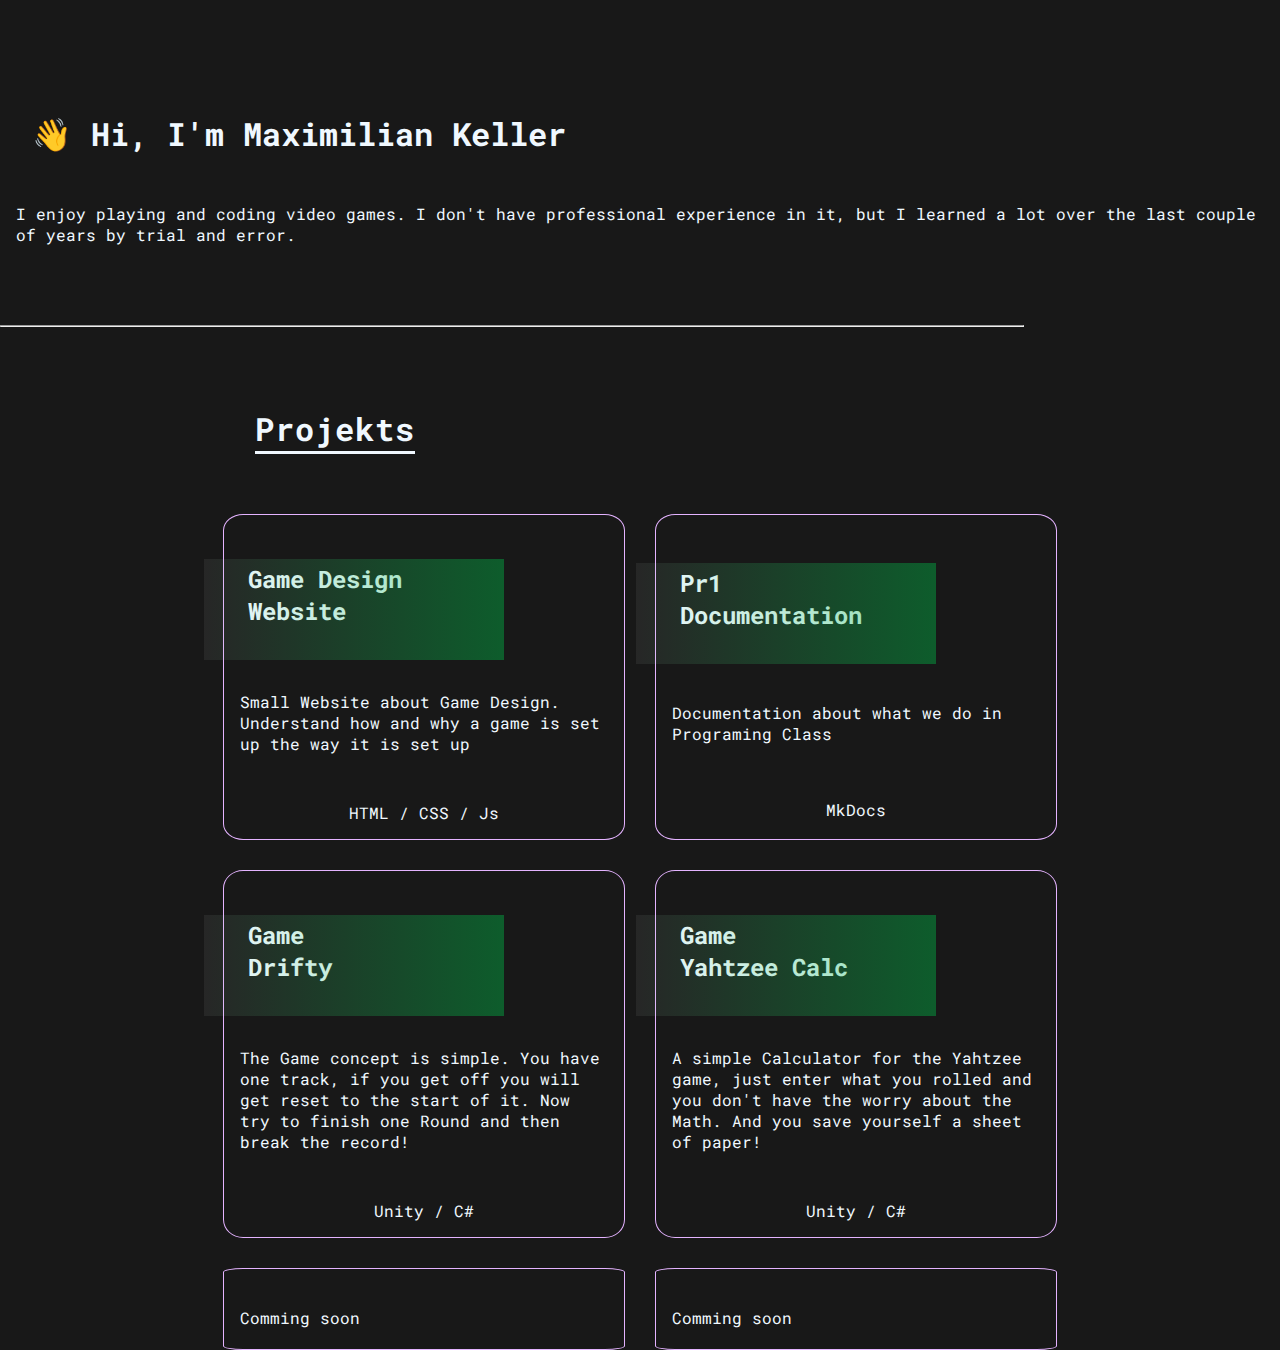
==== index.html @ 6f693784 "responsive design" ====
<!DOCTYPE html>
<html lang="en">

<head>
    <meta charset="UTF-8">
    <meta http-equiv="X-UA-Compatible" content="IE=edge">
    <meta name="viewport" content="width=device-width, initial-scale=1.0">
    <title>GreenM4x</title>

    <link rel="stylesheet" href="./css/styles.css">
</head>

<body>
    <header>
        <div class="wellcome">
            <h1> 👋 Hi, I'm Maximilian Keller</h1>
            <p> I enjoy playing and coding video games. I don't have professional experience in it, but I learned a lot
                over
                the last couple of years by trial and error.</p>
            <hr>
        </div>
    </header>
    <section>
        <div class="content">
            <h2>Projekts</h2>
            <div class="grid">
                <div class="box gd__web">
                    <a href="gamedesign/index.html">
                        <h3>Game Design <br> Website</h3>
                        <p class="descr">Small Website about Game Design. Understand how and why a game
                            is set up the way it is set up</p>

                        <p class="code_lg">HTML / CSS / Js</p>
                    </a>
                </div>
                <div class="box fill">
                    <a href="https://pr1-doku.bd-web.net/">
                        <h3>Pr1 <br> Documentation</h3>
                        <p class="descr">Documentation about what we do in Programing Class</p>
                        <p class="code_lg">MkDocs</p>
                    </a>
                </div>
                <div class="box fill">
                    <a href="https://greenm4x.itch.io/drifty">
                        <h3>Game <br> Drifty</h3>
                        <p class="descr">The Game concept is simple. You have one track, if you get off you will get
                            reset to the start of it. Now try to finish one Round and then break the record!</p>
                        <p class="code_lg">Unity / C#</p>
                    </a>
                </div>
                <div class="box fill">
                    <a href="">
                        <h3>Game <br> Yahtzee Calc</h3>
                        <p class="descr">A simple Calculator for the Yahtzee game, just enter what you rolled and you
                            don't have the worry about the Math. And you save yourself a sheet of paper!
                        </p>
                        <p class="code_lg">Unity / C#</p>
                    </a>
                </div>
                <div class="box fill">
                    <a href="">
                        <p>Comming soon</p>
                    </a>
                </div>
                <div class="box fill">
                    <a href="">
                        <p>Comming soon</p>
                    </a>
                </div>


            </div>
        </div>
    </section>
</body>

</html>
---- css/styles.css ----
@import url("https://fonts.googleapis.com/css2?family=Roboto+Mono:wght@200&family=Space+Mono&display=swap");

:root {
  --color-dark: #181818;
  --color-bg: #181818;
}
body,
html {
  overflow-x: hidden;
}

body {
  background-color: var(--color-bg);
  margin: 0;
  padding: 0;
  font-family: "Roboto Mono", monospace;
}

header {
  display: flex;
  justify-content: center;
}

.wellcome {
  max-width: 1300px;
  padding: 5em 0;
}
.wellcome h1,
.wellcome p {
  color: aliceblue;
  padding: 1em;
  margin: 0;
}
.wellcome hr {
  margin: 5% 20% 0 5%;
}

@media screen and (min-width: 1100px) {
  .wellcome hr {
    margin: 5% 20% 0 0;
  }
}

h2 {
  color: aliceblue;
  margin: 0;
  letter-spacing: 1px;
  font-size: 2em;
  padding-bottom: 2em;
  padding-left: 1em;
  text-decoration: underline;
  text-underline-offset: 0.3em;
}

h3 {
  font-size: 1.5em;
  padding: 1em;

  display: inline-block;
  position: relative;
}
h3::before {
  content: "";
  position: absolute;
  width: 75%;
  height: 90%;
  background: linear-gradient(
      to left,
      rgba(0, 183, 70, 0.431),
      rgba(255, 255, 255, 0.063)
    ),
    url(https://grainy-gradients.vercel.app/noise.svg);
  left: -20px;
  bottom: -9px;
  z-index: 1;
}
section {
  display: flex;
  justify-content: center;
}
.content {
  max-width: 1300px;
}
.grid {
  display: grid;
  justify-content: center;
  justify-items: center;
  grid-template-columns: repeat(1, 1fr);
  grid-column-gap: 30px;
  grid-row-gap: 30px;
}

.box {
  display: flex;
  align-items: center;
  justify-content: center;

  min-height: 5em;
  width: min(75%, 25em);
  background-color: var(--color-dark);

  border: 1px solid rgb(228, 179, 255);
  border-radius: 5%;
}

.box a {
  display: flex;
  flex-direction: column;
  justify-content: space-around;

  color: aliceblue;
  text-decoration: none;
  width: 100%;
  height: 100%;
}

.box a p {
  padding: 1em 1em 0 1em;
}
.code_lg {
  text-align: center;
}

.descr {
  margin-top: 0;
}

@media screen and (min-width: 800px) {
  .grid {
    grid-template-columns: repeat(2, 1fr);
  }

  .box {
    width: 25em;
  }
}

@media screen and (min-width: 1350px) {
  .grid {
    grid-template-columns: repeat(3, 1fr);
  }
  .box {
    width: 25em;
  }
}
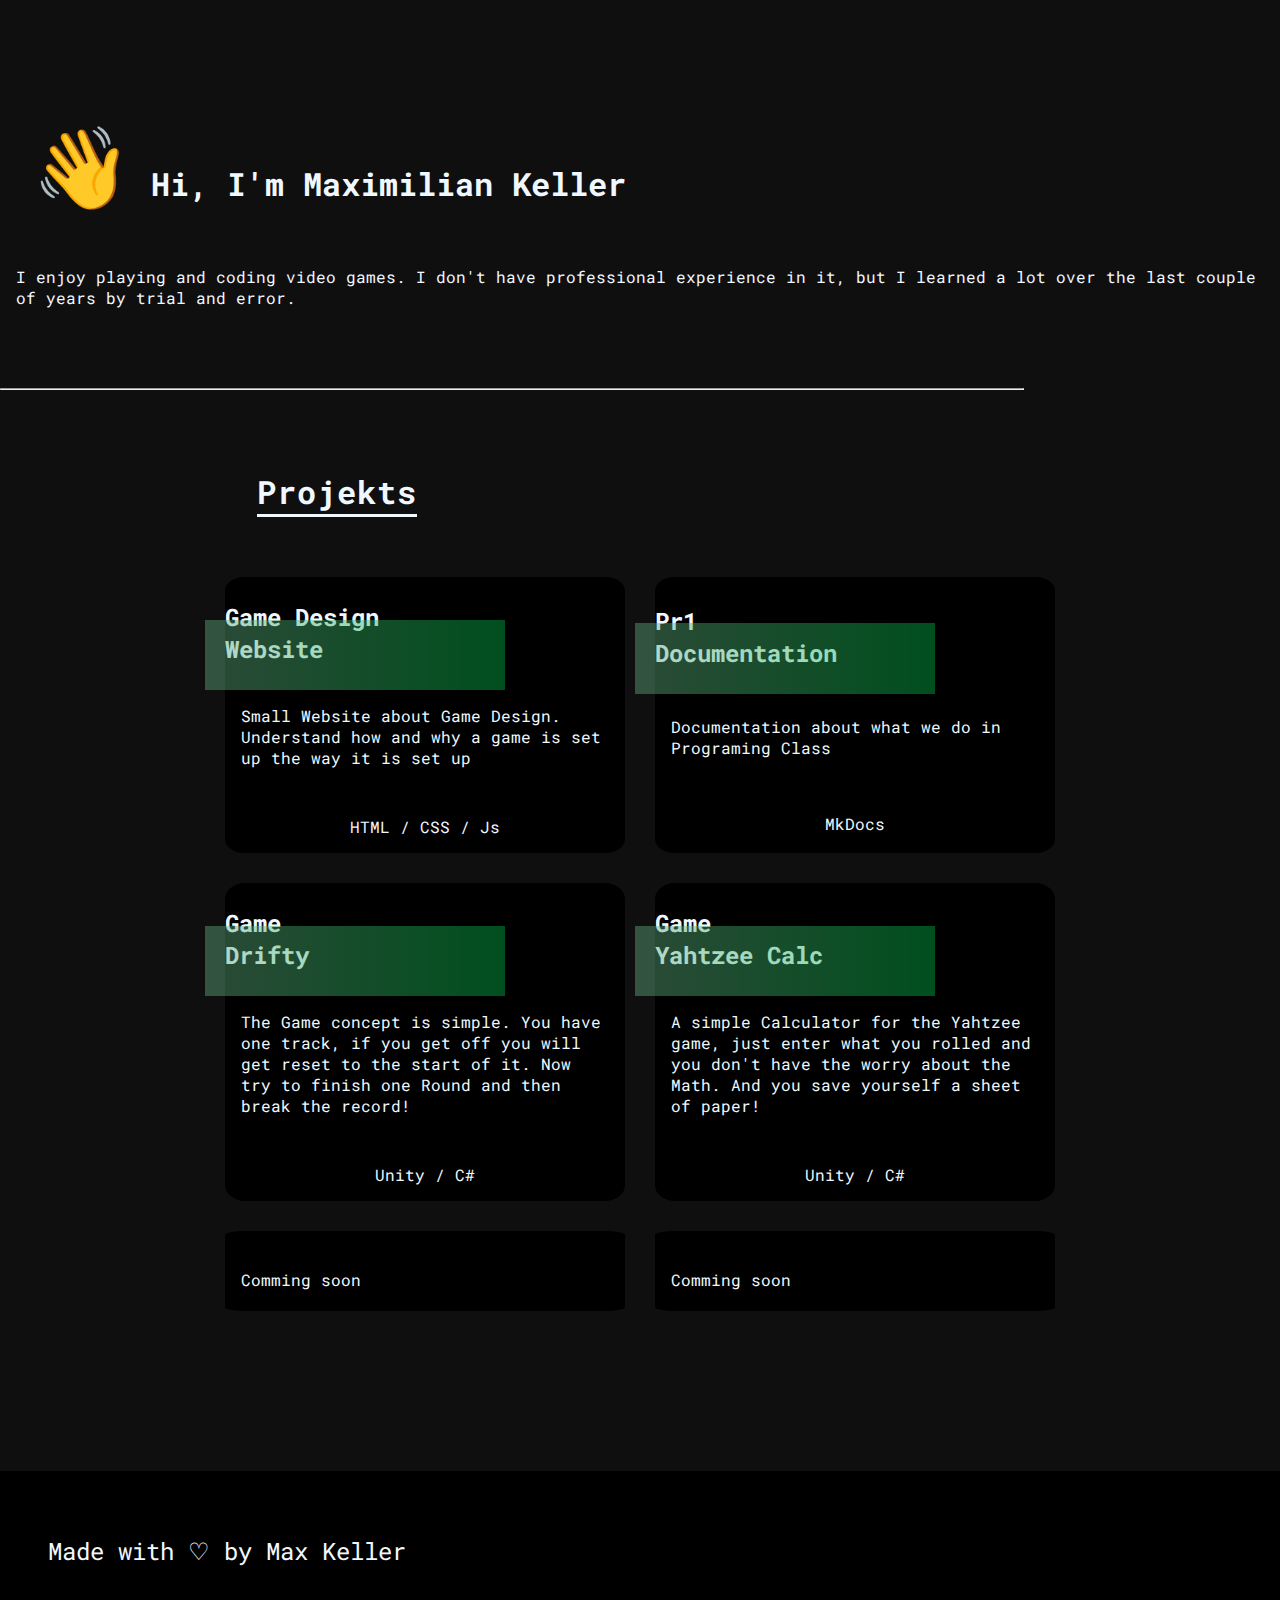
==== commit d5115188: "wavy hand" ====
--- a/index.html
+++ b/index.html
@@ -13,7 +13,7 @@
 <body>
     <header>
         <div class="wellcome">
-            <h1> 👋 Hi, I'm Maximilian Keller</h1>
+            <h1> <span class="wave">👋</span> Hi, I'm Maximilian Keller</h1>
             <p> I enjoy playing and coding video games. I don't have professional experience in it, but I learned a lot
                 over
                 the last couple of years by trial and error.</p>
@@ -72,6 +72,9 @@
             </div>
         </div>
     </section>
+    <footer>
+        <p>Made with ♡ by Max Keller</p>
+    </footer>
 </body>
 
 </html>--- a/css/styles.css
+++ b/css/styles.css
@@ -1,8 +1,8 @@
 @import url("https://fonts.googleapis.com/css2?family=Roboto+Mono:wght@200&family=Space+Mono&display=swap");
 
 :root {
-  --color-dark: #181818;
-  --color-bg: #181818;
+  --color-dark: #000000;
+  --color-bg: #0f0f0f;
 }
 body,
 html {
@@ -41,6 +41,43 @@
   }
 }
 
+.wave {
+  animation-name: wave-animation; /* Refers to the name of your @keyframes element below */
+  animation-duration: 2.5s; /* Change to speed up or slow down */
+  animation-iteration-count: infinite; /* Never stop waving :) */
+  transform-origin: 70% 70%; /* Pivot around the bottom-left palm */
+  display: inline-block;
+
+  font-size: 2.5em;
+}
+
+@keyframes wave-animation {
+  0% {
+    transform: rotate(0deg);
+  }
+  10% {
+    transform: rotate(14deg);
+  } /* The following five values can be played with to make the waving more or less extreme */
+  20% {
+    transform: rotate(-8deg);
+  }
+  30% {
+    transform: rotate(14deg);
+  }
+  40% {
+    transform: rotate(-4deg);
+  }
+  50% {
+    transform: rotate(10deg);
+  }
+  60% {
+    transform: rotate(0deg);
+  } /* Reset for the last half to pause */
+  100% {
+    transform: rotate(0deg);
+  }
+}
+
 h2 {
   color: aliceblue;
   margin: 0;
@@ -54,24 +91,23 @@
 
 h3 {
   font-size: 1.5em;
-  padding: 1em;
-
   display: inline-block;
   position: relative;
+  z-index: 99999;
 }
 h3::before {
   content: "";
   position: absolute;
   width: 75%;
-  height: 90%;
+  height: 110%;
   background: linear-gradient(
       to left,
       rgba(0, 183, 70, 0.431),
-      rgba(255, 255, 255, 0.063)
+      rgba(101, 172, 128, 0.431)
     ),
     url(https://grainy-gradients.vercel.app/noise.svg);
   left: -20px;
-  bottom: -9px;
+  bottom: -25px;
   z-index: 1;
 }
 section {
@@ -80,6 +116,7 @@
 }
 .content {
   max-width: 1300px;
+  padding-bottom: 10em;
 }
 .grid {
   display: grid;
@@ -98,8 +135,6 @@
   min-height: 5em;
   width: min(75%, 25em);
   background-color: var(--color-dark);
-
-  border: 1px solid rgb(228, 179, 255);
   border-radius: 5%;
 }
 
@@ -125,6 +160,19 @@
   margin-top: 0;
 }
 
+footer {
+  background-color: var(--color-dark);
+  height: 10em;
+
+  display: flex;
+  align-items: center;
+}
+footer p {
+  color: aliceblue;
+  padding-left: 2em;
+  font-size: x-large;
+}
+
 @media screen and (min-width: 800px) {
   .grid {
     grid-template-columns: repeat(2, 1fr);
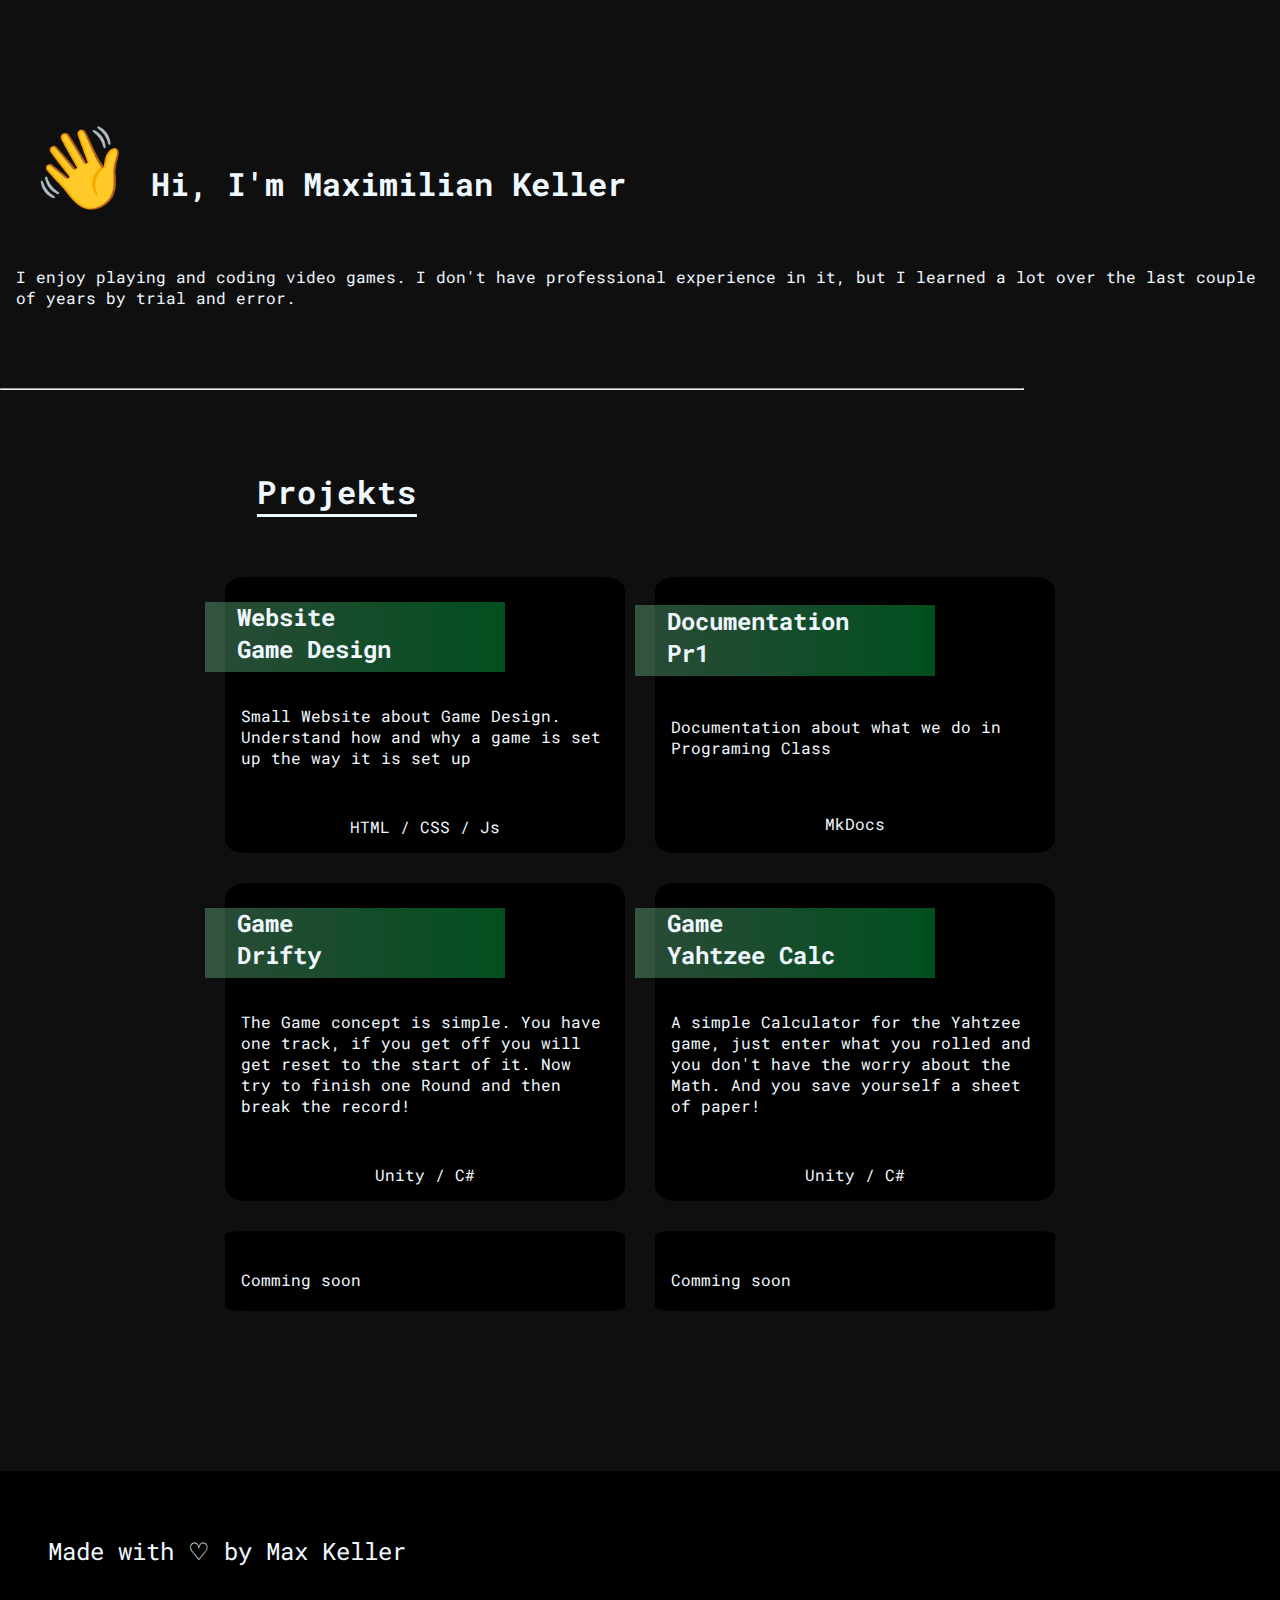
==== commit d8269dfd: "Orga" ====
--- a/index.html
+++ b/index.html
@@ -8,6 +8,8 @@
     <title>GreenM4x</title>
 
     <link rel="stylesheet" href="./css/styles.css">
+
+    <script type="module" src="script.js" defer></script>
 </head>
 
 <body>
@@ -26,7 +28,7 @@
             <div class="grid">
                 <div class="box gd__web">
                     <a href="gamedesign/index.html">
-                        <h3>Game Design <br> Website</h3>
+                        <h3>Website <br>Game Design</h3>
                         <p class="descr">Small Website about Game Design. Understand how and why a game
                             is set up the way it is set up</p>
 
@@ -35,7 +37,7 @@
                 </div>
                 <div class="box fill">
                     <a href="https://pr1-doku.bd-web.net/">
-                        <h3>Pr1 <br> Documentation</h3>
+                        <h3>Documentation <br> Pr1</h3>
                         <p class="descr">Documentation about what we do in Programing Class</p>
                         <p class="code_lg">MkDocs</p>
                     </a>
--- a/css/styles.css
+++ b/css/styles.css
@@ -1,4 +1,8 @@
 @import url("https://fonts.googleapis.com/css2?family=Roboto+Mono:wght@200&family=Space+Mono&display=swap");
+
+@import "header.css";
+@import "content.css";
+@import "footer.css";
 
 :root {
   --color-dark: #000000;
@@ -15,179 +19,3 @@
   padding: 0;
   font-family: "Roboto Mono", monospace;
 }
-
-header {
-  display: flex;
-  justify-content: center;
-}
-
-.wellcome {
-  max-width: 1300px;
-  padding: 5em 0;
-}
-.wellcome h1,
-.wellcome p {
-  color: aliceblue;
-  padding: 1em;
-  margin: 0;
-}
-.wellcome hr {
-  margin: 5% 20% 0 5%;
-}
-
-@media screen and (min-width: 1100px) {
-  .wellcome hr {
-    margin: 5% 20% 0 0;
-  }
-}
-
-.wave {
-  animation-name: wave-animation; /* Refers to the name of your @keyframes element below */
-  animation-duration: 2.5s; /* Change to speed up or slow down */
-  animation-iteration-count: infinite; /* Never stop waving :) */
-  transform-origin: 70% 70%; /* Pivot around the bottom-left palm */
-  display: inline-block;
-
-  font-size: 2.5em;
-}
-
-@keyframes wave-animation {
-  0% {
-    transform: rotate(0deg);
-  }
-  10% {
-    transform: rotate(14deg);
-  } /* The following five values can be played with to make the waving more or less extreme */
-  20% {
-    transform: rotate(-8deg);
-  }
-  30% {
-    transform: rotate(14deg);
-  }
-  40% {
-    transform: rotate(-4deg);
-  }
-  50% {
-    transform: rotate(10deg);
-  }
-  60% {
-    transform: rotate(0deg);
-  } /* Reset for the last half to pause */
-  100% {
-    transform: rotate(0deg);
-  }
-}
-
-h2 {
-  color: aliceblue;
-  margin: 0;
-  letter-spacing: 1px;
-  font-size: 2em;
-  padding-bottom: 2em;
-  padding-left: 1em;
-  text-decoration: underline;
-  text-underline-offset: 0.3em;
-}
-
-h3 {
-  font-size: 1.5em;
-  display: inline-block;
-  position: relative;
-  z-index: 99999;
-}
-h3::before {
-  content: "";
-  position: absolute;
-  width: 75%;
-  height: 110%;
-  background: linear-gradient(
-      to left,
-      rgba(0, 183, 70, 0.431),
-      rgba(101, 172, 128, 0.431)
-    ),
-    url(https://grainy-gradients.vercel.app/noise.svg);
-  left: -20px;
-  bottom: -25px;
-  z-index: 1;
-}
-section {
-  display: flex;
-  justify-content: center;
-}
-.content {
-  max-width: 1300px;
-  padding-bottom: 10em;
-}
-.grid {
-  display: grid;
-  justify-content: center;
-  justify-items: center;
-  grid-template-columns: repeat(1, 1fr);
-  grid-column-gap: 30px;
-  grid-row-gap: 30px;
-}
-
-.box {
-  display: flex;
-  align-items: center;
-  justify-content: center;
-
-  min-height: 5em;
-  width: min(75%, 25em);
-  background-color: var(--color-dark);
-  border-radius: 5%;
-}
-
-.box a {
-  display: flex;
-  flex-direction: column;
-  justify-content: space-around;
-
-  color: aliceblue;
-  text-decoration: none;
-  width: 100%;
-  height: 100%;
-}
-
-.box a p {
-  padding: 1em 1em 0 1em;
-}
-.code_lg {
-  text-align: center;
-}
-
-.descr {
-  margin-top: 0;
-}
-
-footer {
-  background-color: var(--color-dark);
-  height: 10em;
-
-  display: flex;
-  align-items: center;
-}
-footer p {
-  color: aliceblue;
-  padding-left: 2em;
-  font-size: x-large;
-}
-
-@media screen and (min-width: 800px) {
-  .grid {
-    grid-template-columns: repeat(2, 1fr);
-  }
-
-  .box {
-    width: 25em;
-  }
-}
-
-@media screen and (min-width: 1350px) {
-  .grid {
-    grid-template-columns: repeat(3, 1fr);
-  }
-  .box {
-    width: 25em;
-  }
-}
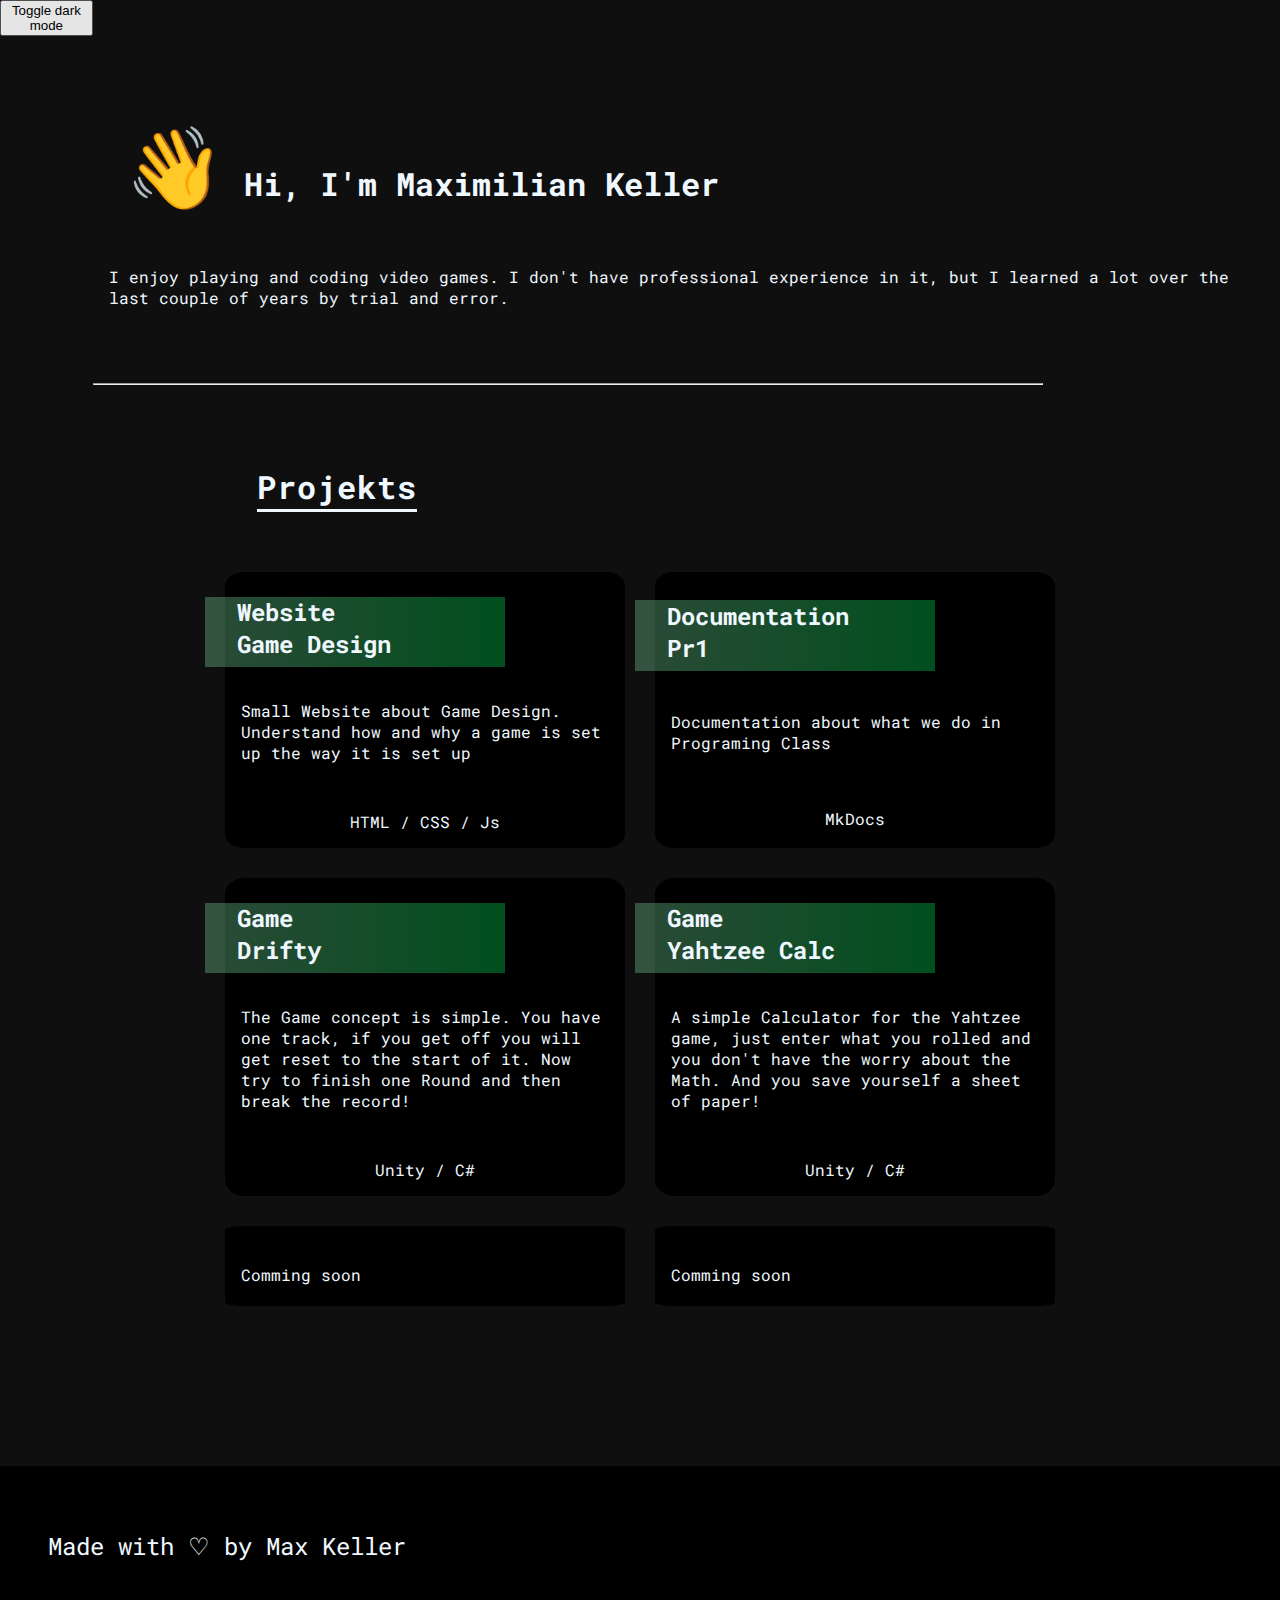
==== commit eb2f76a4: "Basic theme  toggle" ====
--- a/index.html
+++ b/index.html
@@ -1,5 +1,5 @@
 <!DOCTYPE html>
-<html lang="en">
+<html lang="en" , class="dark">
 
 <head>
     <meta charset="UTF-8">
@@ -14,6 +14,9 @@
 
 <body>
     <header>
+        <div class="toggle-container">
+            <button class="themed">Toggle dark mode</button>
+        </div>
         <div class="wellcome">
             <h1> <span class="wave">👋</span> Hi, I'm Maximilian Keller</h1>
             <p> I enjoy playing and coding video games. I don't have professional experience in it, but I learned a lot
@@ -27,7 +30,7 @@
             <h2>Projekts</h2>
             <div class="grid">
                 <div class="box gd__web">
-                    <a href="gamedesign/index.html">
+                    <a href="gamedesign/index.html" target="_blank">
                         <h3>Website <br>Game Design</h3>
                         <p class="descr">Small Website about Game Design. Understand how and why a game
                             is set up the way it is set up</p>
@@ -36,14 +39,14 @@
                     </a>
                 </div>
                 <div class="box fill">
-                    <a href="https://pr1-doku.bd-web.net/">
+                    <a href="https://pr1-doku.bd-web.net/" target="_blank">
                         <h3>Documentation <br> Pr1</h3>
                         <p class="descr">Documentation about what we do in Programing Class</p>
                         <p class="code_lg">MkDocs</p>
                     </a>
                 </div>
                 <div class="box fill">
-                    <a href="https://greenm4x.itch.io/drifty">
+                    <a href="https://greenm4x.itch.io/drifty" target="_blank">
                         <h3>Game <br> Drifty</h3>
                         <p class="descr">The Game concept is simple. You have one track, if you get off you will get
                             reset to the start of it. Now try to finish one Round and then break the record!</p>
@@ -51,7 +54,7 @@
                     </a>
                 </div>
                 <div class="box fill">
-                    <a href="">
+                    <a href="https://greenm4x.itch.io/yatzee-calc" target="_blank">
                         <h3>Game <br> Yahtzee Calc</h3>
                         <p class="descr">A simple Calculator for the Yahtzee game, just enter what you rolled and you
                             don't have the worry about the Math. And you save yourself a sheet of paper!
@@ -60,12 +63,12 @@
                     </a>
                 </div>
                 <div class="box fill">
-                    <a href="">
+                    <a href="" target="_blank">
                         <p>Comming soon</p>
                     </a>
                 </div>
                 <div class="box fill">
-                    <a href="">
+                    <a href="" target="_blank">
                         <p>Comming soon</p>
                     </a>
                 </div>
--- a/css/styles.css
+++ b/css/styles.css
@@ -4,10 +4,17 @@
 @import "content.css";
 @import "footer.css";
 
-:root {
+:root:not(.dark) {
+  --color-dark: #c3c3c3;
+  --color-bg: #f2f2f2;
+  --color-text: rgb(56, 56, 56);
+}
+:root.dark {
   --color-dark: #000000;
   --color-bg: #0f0f0f;
+  --color-text: aliceblue;
 }
+
 body,
 html {
   overflow-x: hidden;
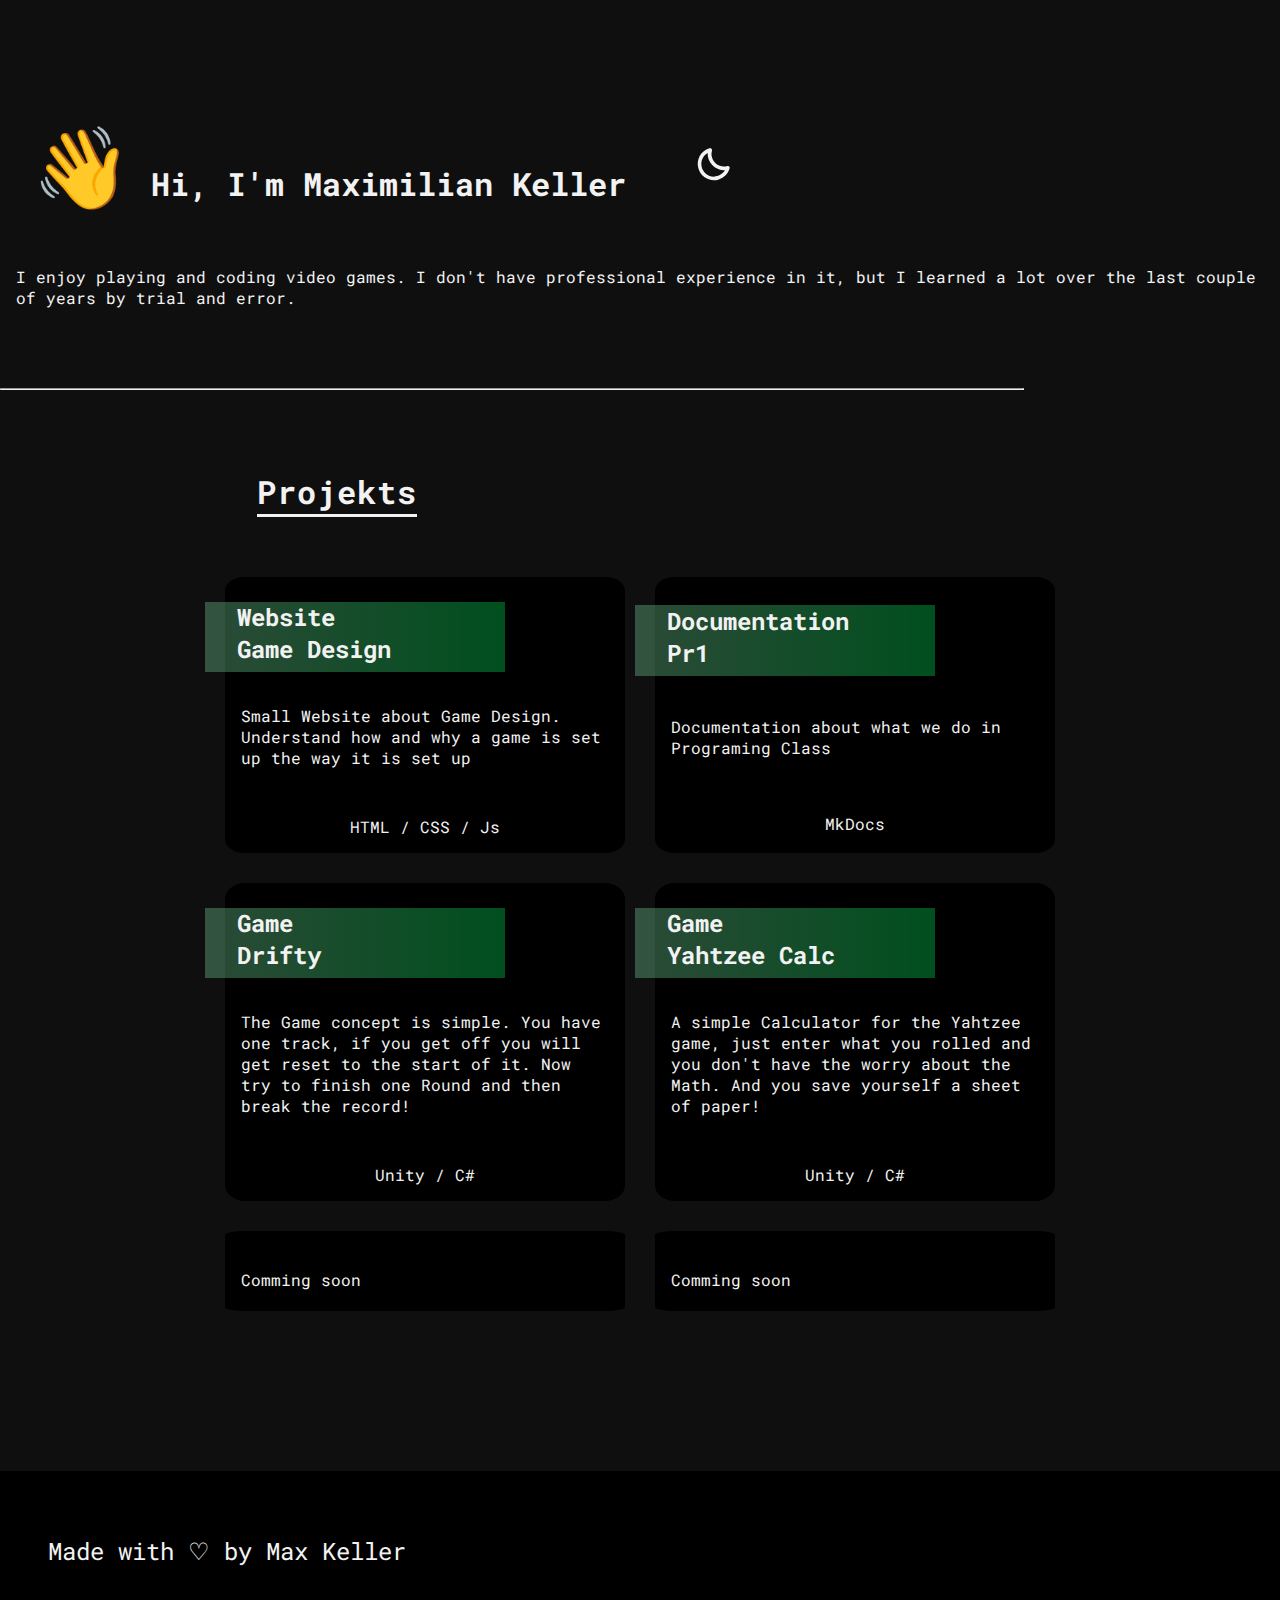
==== commit 46e84c71: "design theme button" ====
--- a/index.html
+++ b/index.html
@@ -14,11 +14,18 @@
 
 <body>
     <header>
-        <div class="toggle-container">
-            <button class="themed">Toggle dark mode</button>
-        </div>
         <div class="wellcome">
-            <h1> <span class="wave">👋</span> Hi, I'm Maximilian Keller</h1>
+
+            <div class="header-title">
+                <h1> <span class="wave">👋</span> Hi, I'm Maximilian Keller</h1>
+
+
+                <button class="btn">
+                    <img src="/svg/moon-bold.svg" alt="moon svg">
+                </button>
+
+            </div>
+
             <p> I enjoy playing and coding video games. I don't have professional experience in it, but I learned a lot
                 over
                 the last couple of years by trial and error.</p>
--- a/css/styles.css
+++ b/css/styles.css
@@ -5,14 +5,14 @@
 @import "footer.css";
 
 :root:not(.dark) {
-  --color-dark: #c3c3c3;
+  --color-dark: #d9d9d9;
   --color-bg: #f2f2f2;
-  --color-text: rgb(56, 56, 56);
+  --color-text: #000000;
 }
 :root.dark {
   --color-dark: #000000;
   --color-bg: #0f0f0f;
-  --color-text: aliceblue;
+  --color-text: #f2f2f2;
 }
 
 body,
